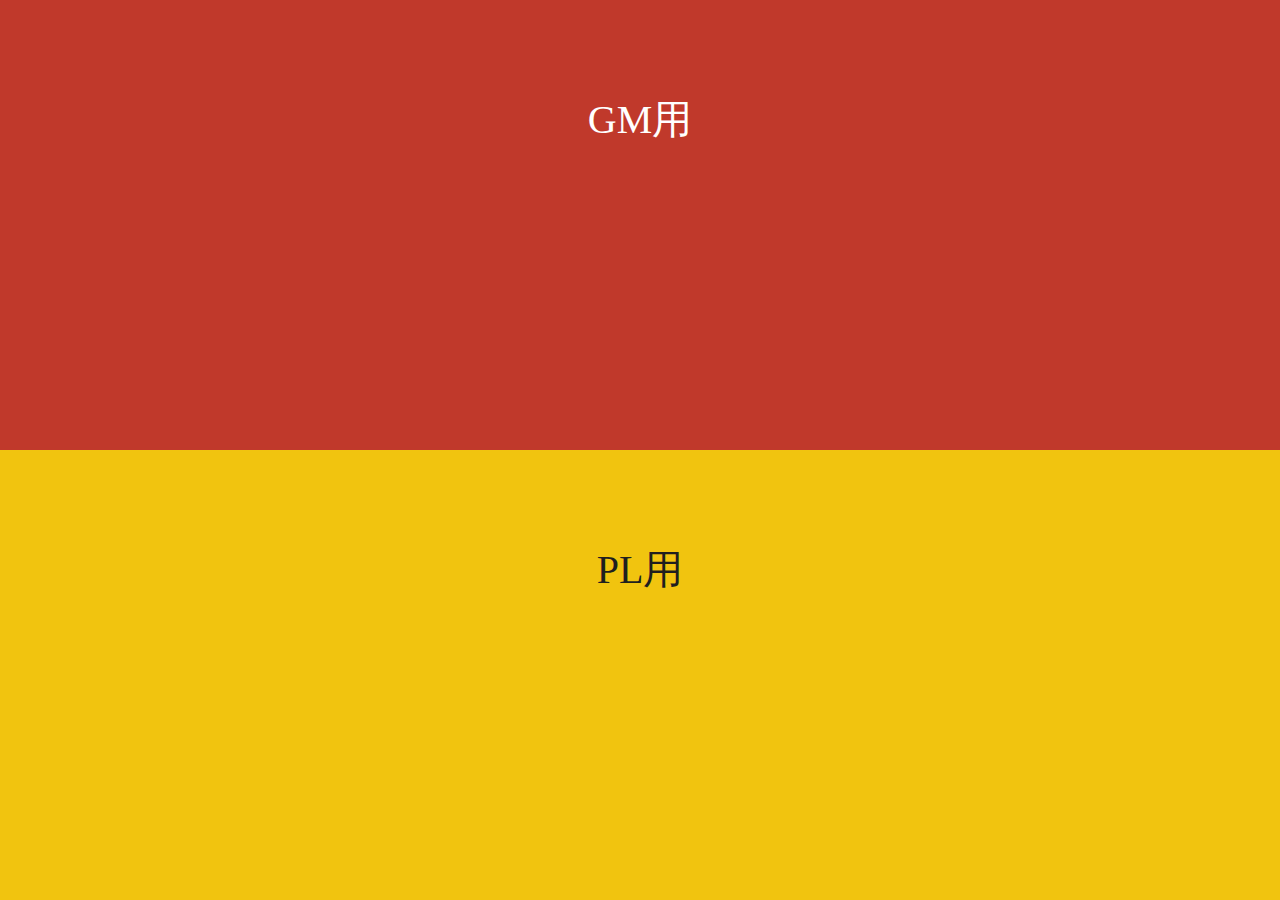
==== index.html @ 5850eb72 "perfect" ====
<!DOCTYPE html>
<html>
<head>
	<meta charset="UTF-8" />
	<title>20min</title>
	<meta name="viewport" content="width=device-width, initial-scale=1" />
	<script src="http://code.jquery.com/jquery-1.11.3.min.js"></script>
	<link href="index.css" rel="stylesheet" type="text/css">
</head>
<body>
	<a id="gm" href="./startmakegame.html" class="linkbtn"><p>GM用</p></a>
	<a id="pl" href="./makechara.html" class="linkbtn"><p>PL用</p></a>
</body>
</html>
---- index.css ----
html,body {
	height:100%;
	width: 100%;
	margin: 0px;
	background-color: #3498db;
}

.linkbtn {
	display: inline-block;
	width: 100%;
	height: 50%;
	text-align: center;
	text-decoration: none; /*����*/
	line-height: 54px;
	outline: none;
}
/*linkbtn�̑O��ɑ}��*/
.linkbtn::before,
.linkbtn::after {
	position: absolute; /*��΍��W�z�u*/
	z-index: -1; /*�d�Ȃ�̏���*/
	display: block;
	content: ''; /*�����}��*/
}
.linkbtn,
.linkbtn::before,
.linkbtn::after {
	-webkit-box-sizing: border-box; /*padding��border�𕝂ƍ����Ɋ܂߂�*/
	-moz-box-sizing: border-box;
	box-sizing: border-box;
	-webkit-transition: all .3s; /*�A�j���[�V�����X�s�[�h(�b)*/
	transition: all .3s;
}

p {
	font-size: 40px;
	line-height: 200px;
}

#gm {
	background-color: #c0392b;
}
#gm:active,
#pl:active, {
	background-color: #adff2f;
}
#gm p{
	color: #ffffff;
	line-height: 160px;
}		
#pl {
	background-color: #f1c40f;
}
#pl p{
	color: #1f1f1f;
	line-height: 160px;
}
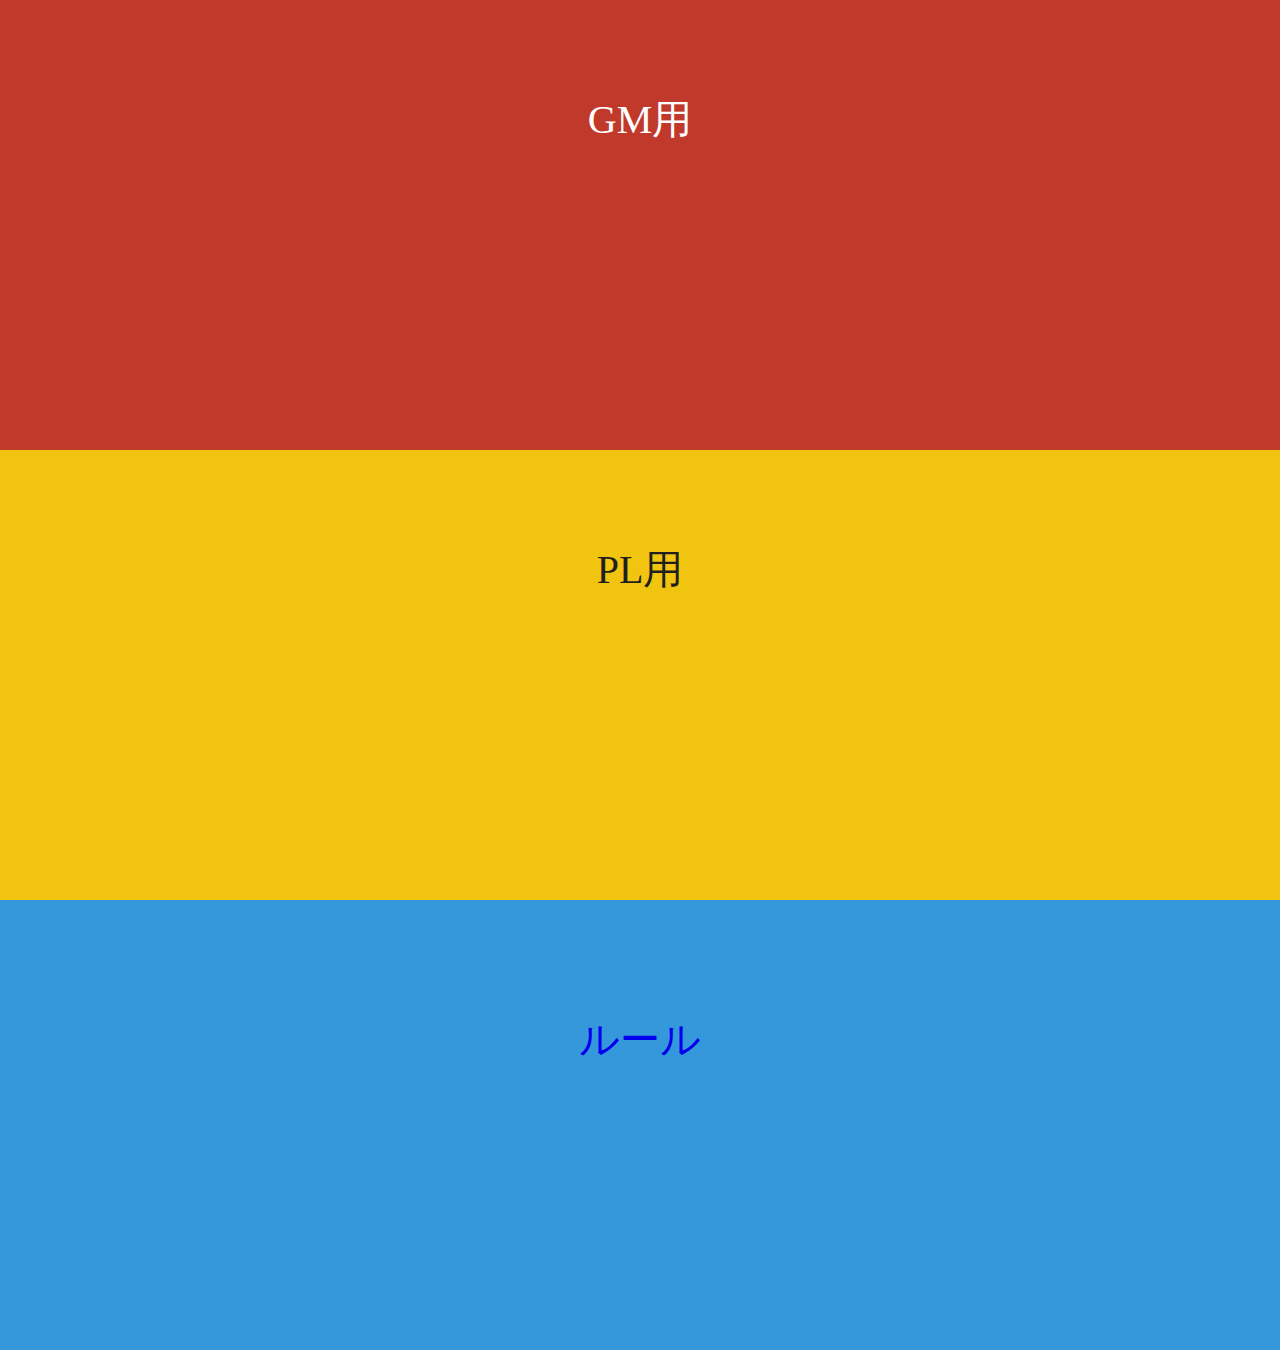
==== commit dce046be: "rule and return" ====
--- a/index.html
+++ b/index.html
@@ -10,5 +10,6 @@
 <body>
 	<a id="gm" href="./startmakegame.html" class="linkbtn"><p>GM用</p></a>
 	<a id="pl" href="./makechara.html" class="linkbtn"><p>PL用</p></a>
+	<a id="special" href="./rule.html" class="linkbtn"><p>ルール</p></a>
 </body>
 </html>
